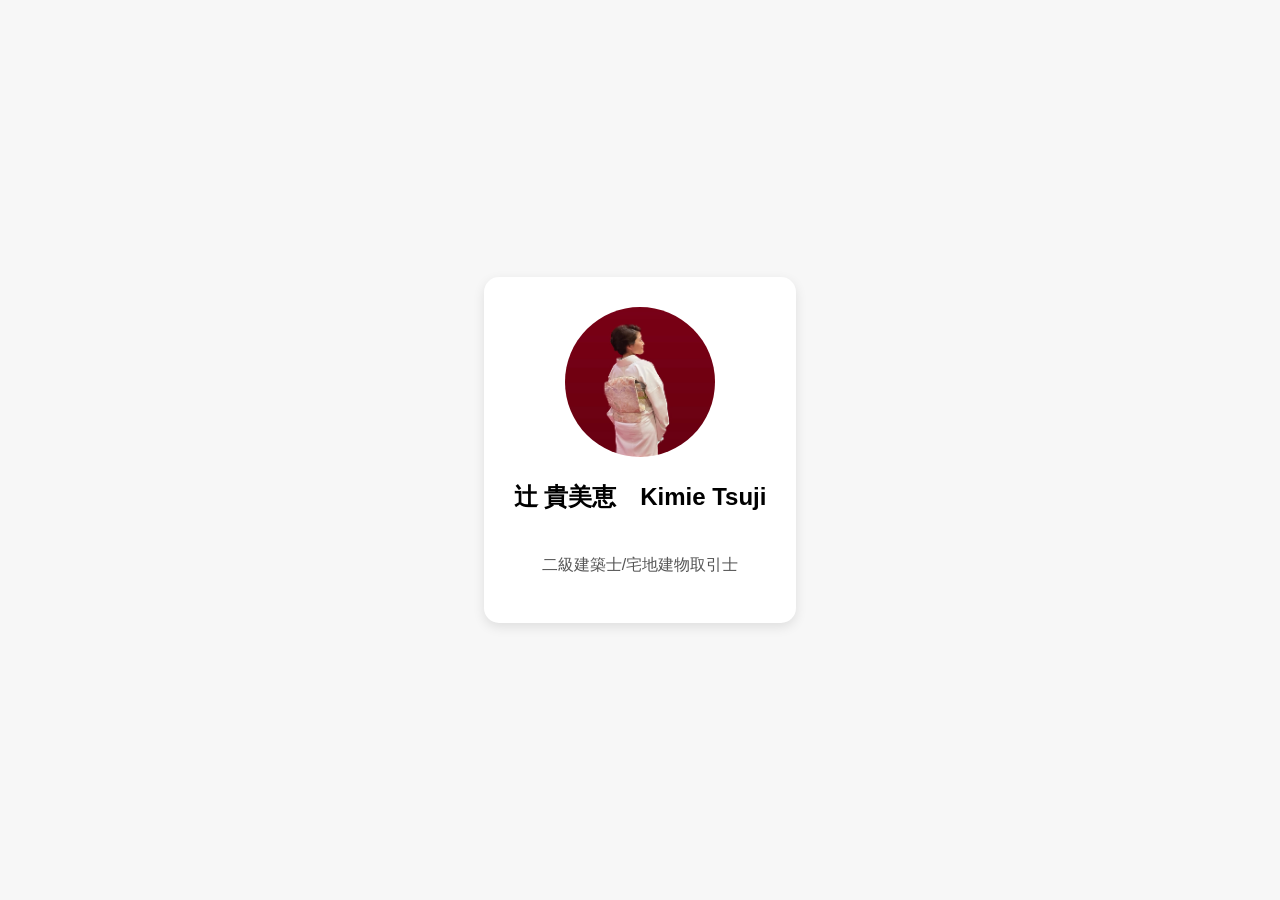
==== index.html @ 01c810f1 "Create index.html" ====
<!DOCTYPE html>
<html lang="ja">
<head>
  <meta charset="UTF-8">
  <meta name="viewport" content="width=device-width, initial-scale=1.0">
  <title>プロフィールページ</title>
  <style>
    body {
      font-family: sans-serif;
      display: flex;
      justify-content: center;
      align-items: center;
      min-height: 100vh;
      margin: 0;
      background-color: #f7f7f7;
    }
    .profile {
      text-align: center;
      background: #fff;
      padding: 30px;
      border-radius: 15px;
      box-shadow: 0 4px 12px rgba(0,0,0,0.1);
      max-width: 350px;
    }
    .profile img {
      width: 150px;
      height: 150px;
      object-fit: cover;
      border-radius: 50%;
      margin-bottom: 20px;
    }
    .profile h1 {
      margin: 0 0 10px 0;
      font-size: 1.5rem;
    }
    .profile p {
      font-size: 1rem;
      color: #555;
      line-height: 1.5;
      white-space: pre-line; /* 改行を反映 */
    }
  </style>
</head>
<body>
  <div class="profile">
    <img src="me.jpg" alt="プロフィール画像">
    <h1>辻 貴美恵　Kimie Tsuji</h1>
    <p>
      二級建築士/宅地建物取引士
    </p>
  </div>
</body>
</html>
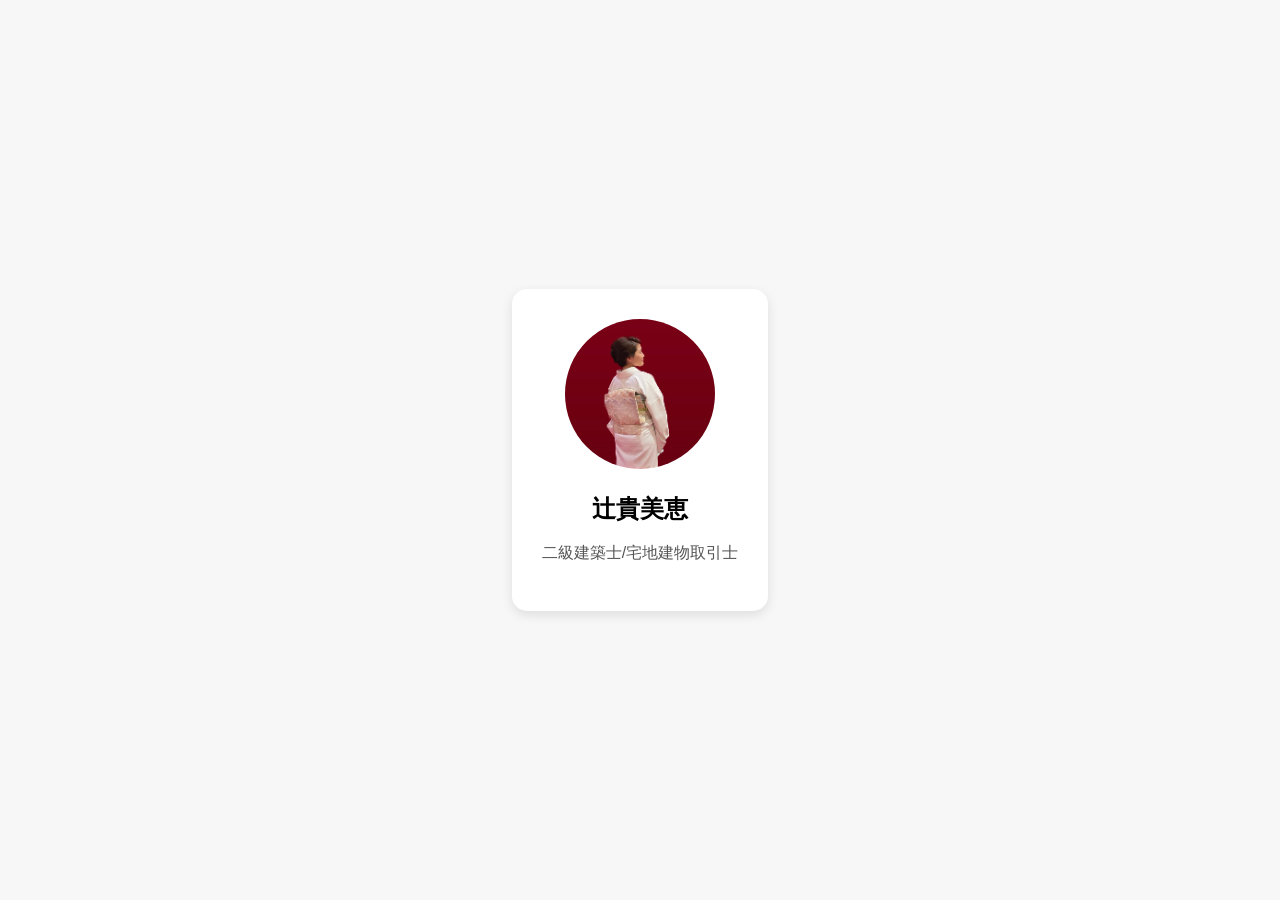
==== commit e272177e: "Update index.html" ====
--- a/index.html
+++ b/index.html
@@ -37,17 +37,15 @@
       font-size: 1rem;
       color: #555;
       line-height: 1.5;
-      white-space: pre-line; /* 改行を反映 */
     }
   </style>
 </head>
 <body>
   <div class="profile">
     <img src="me.jpg" alt="プロフィール画像">
-    <h1>辻 貴美恵　Kimie Tsuji</h1>
-    <p>
-      二級建築士/宅地建物取引士
-    </p>
+    <h1>辻貴美恵</h1>
+    <p>二級建築士/宅地建物取引士</p>
   </div>
 </body>
 </html>
+
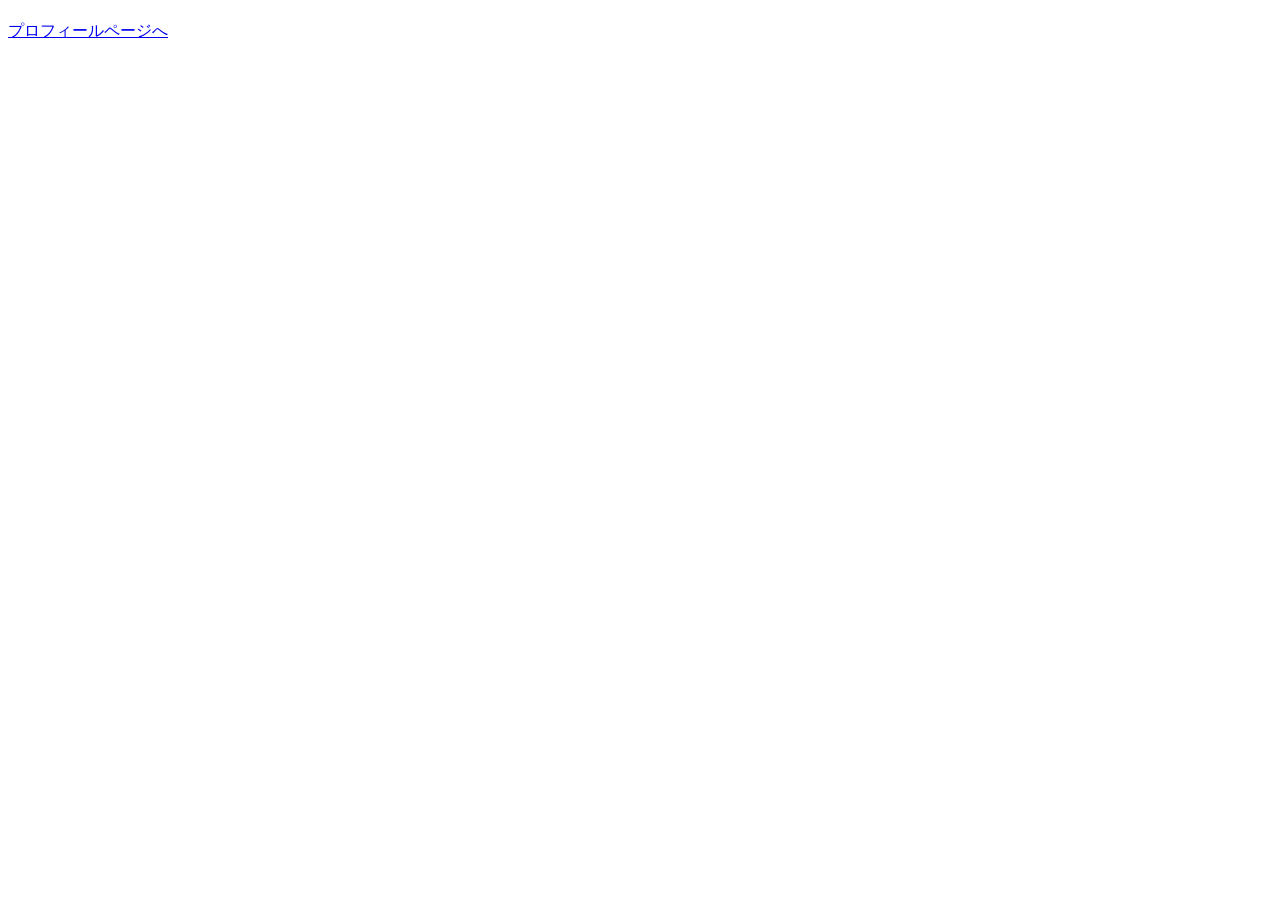
==== commit 44110dfb: "Update index.html" ====
--- a/index.html
+++ b/index.html
@@ -3,49 +3,14 @@
 <head>
   <meta charset="UTF-8">
   <meta name="viewport" content="width=device-width, initial-scale=1.0">
-  <title>プロフィールページ</title>
-  <style>
-    body {
-      font-family: sans-serif;
-      display: flex;
-      justify-content: center;
-      align-items: center;
-      min-height: 100vh;
-      margin: 0;
-      background-color: #f7f7f7;
-    }
-    .profile {
-      text-align: center;
-      background: #fff;
-      padding: 30px;
-      border-radius: 15px;
-      box-shadow: 0 4px 12px rgba(0,0,0,0.1);
-      max-width: 350px;
-    }
-    .profile img {
-      width: 150px;
-      height: 150px;
-      object-fit: cover;
-      border-radius: 50%;
-      margin-bottom: 20px;
-    }
-    .profile h1 {
-      margin: 0 0 10px 0;
-      font-size: 1.5rem;
-    }
-    .profile p {
-      font-size: 1rem;
-      color: #555;
-      line-height: 1.5;
-    }
-  </style>
+  <title>toppage</title>
 </head>
 <body>
-  <div class="profile">
-    <img src="me.jpg" alt="プロフィール画像">
-    <h1>辻貴美恵</h1>
-    <p>二級建築士/宅地建物取引士</p>
-  </div>
+  <h1></h1>
+  <p><a href="./myprofile/">プロフィールページへ</a></p>
 </body>
 </html>
 
+</body>
+</html>
+
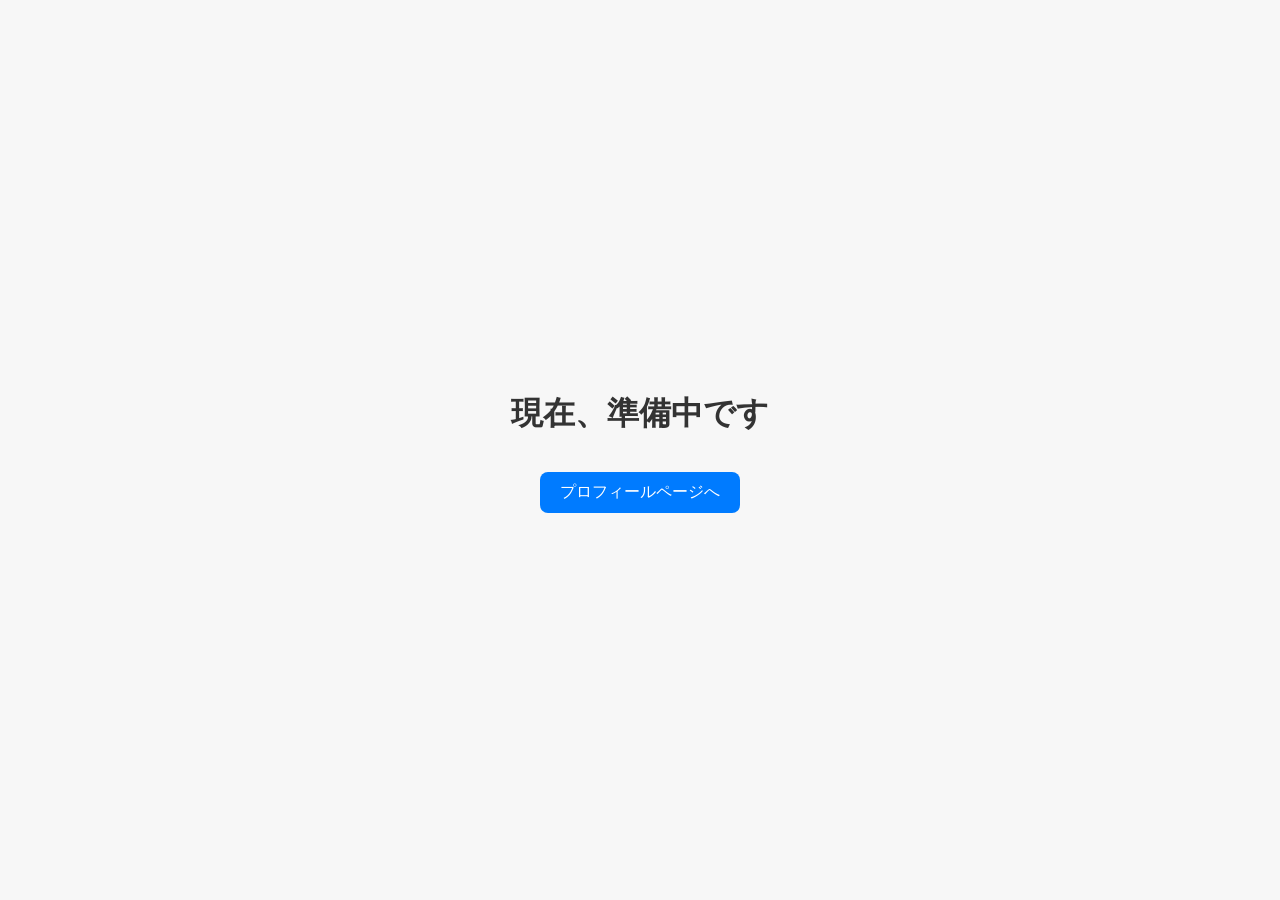
==== commit b476eb10: "Add styles and update heading in index.html" ====
--- a/index.html
+++ b/index.html
@@ -4,13 +4,44 @@
   <meta charset="UTF-8">
   <meta name="viewport" content="width=device-width, initial-scale=1.0">
   <title>toppage</title>
+  <style>
+    body {
+      margin: 0;
+      padding: 0;
+      font-family: 'Segoe UI', 'Helvetica Neue', sans-serif;
+      display: flex;
+      flex-direction: column;
+      justify-content: center;
+      align-items: center;
+      height: 100vh;
+      background-color: #f7f7f7;
+      color: #333;
+      text-align: center;
+    }
+
+    h1 {
+      font-size: 2rem;
+      margin-bottom: 20px;
+    }
+
+    a {
+      display: inline-block;
+      text-decoration: none;
+      background-color: #007bff;
+      color: white;
+      padding: 10px 20px;
+      border-radius: 8px;
+      transition: background-color 0.3s;
+      font-size: 1rem;
+    }
+
+    a:hover {
+      background-color: #0056b3;
+    }
+  </style>
 </head>
 <body>
-  <h1></h1>
+  <h1>現在、準備中です</h1>
   <p><a href="./myprofile/">プロフィールページへ</a></p>
 </body>
 </html>
-
-</body>
-</html>
-
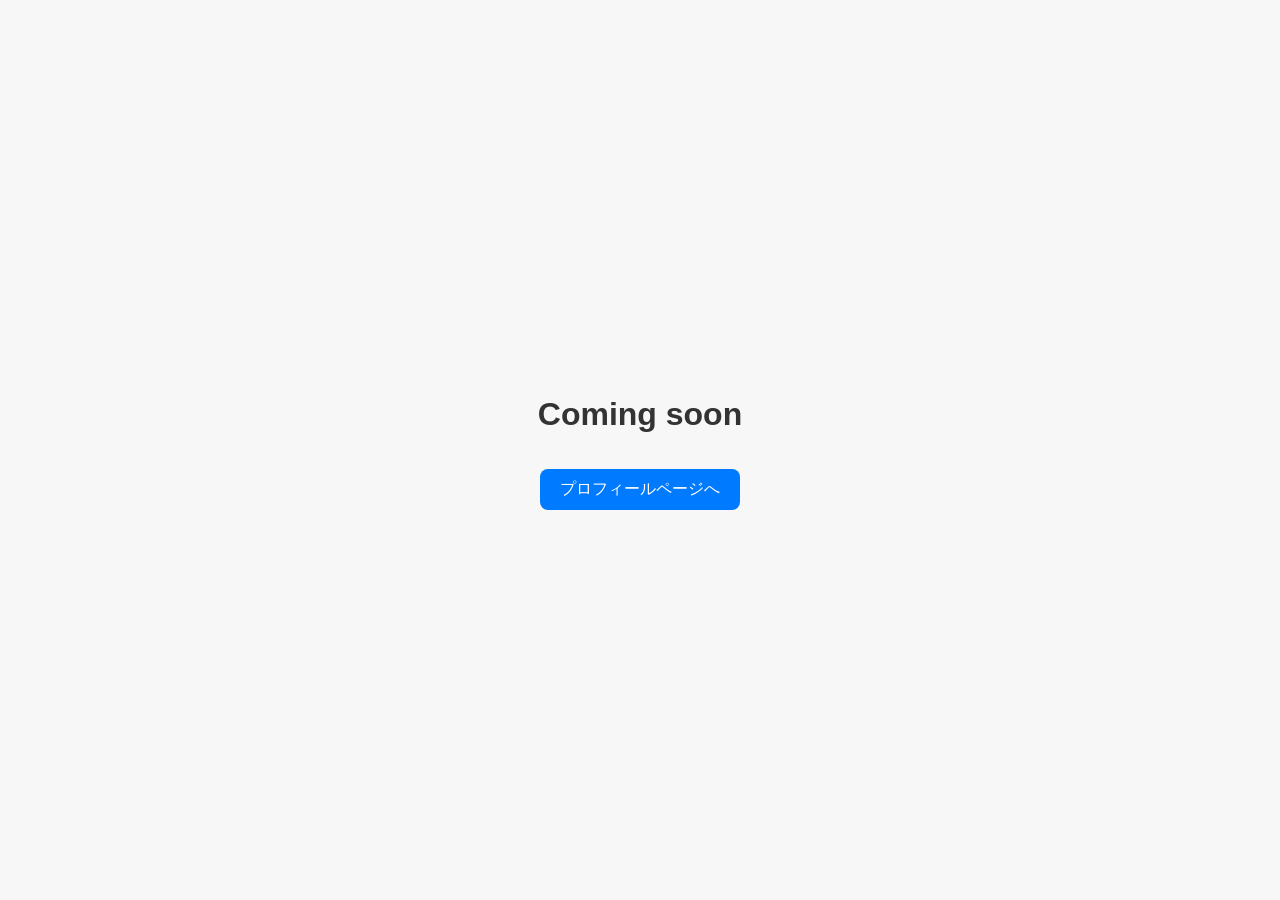
==== commit a2f65dc2: "Update index.html" ====
--- a/index.html
+++ b/index.html
@@ -41,7 +41,7 @@
   </style>
 </head>
 <body>
-  <h1>現在、準備中です</h1>
+  <h1>Coming soon</h1>
   <p><a href="./myprofile/">プロフィールページへ</a></p>
 </body>
 </html>
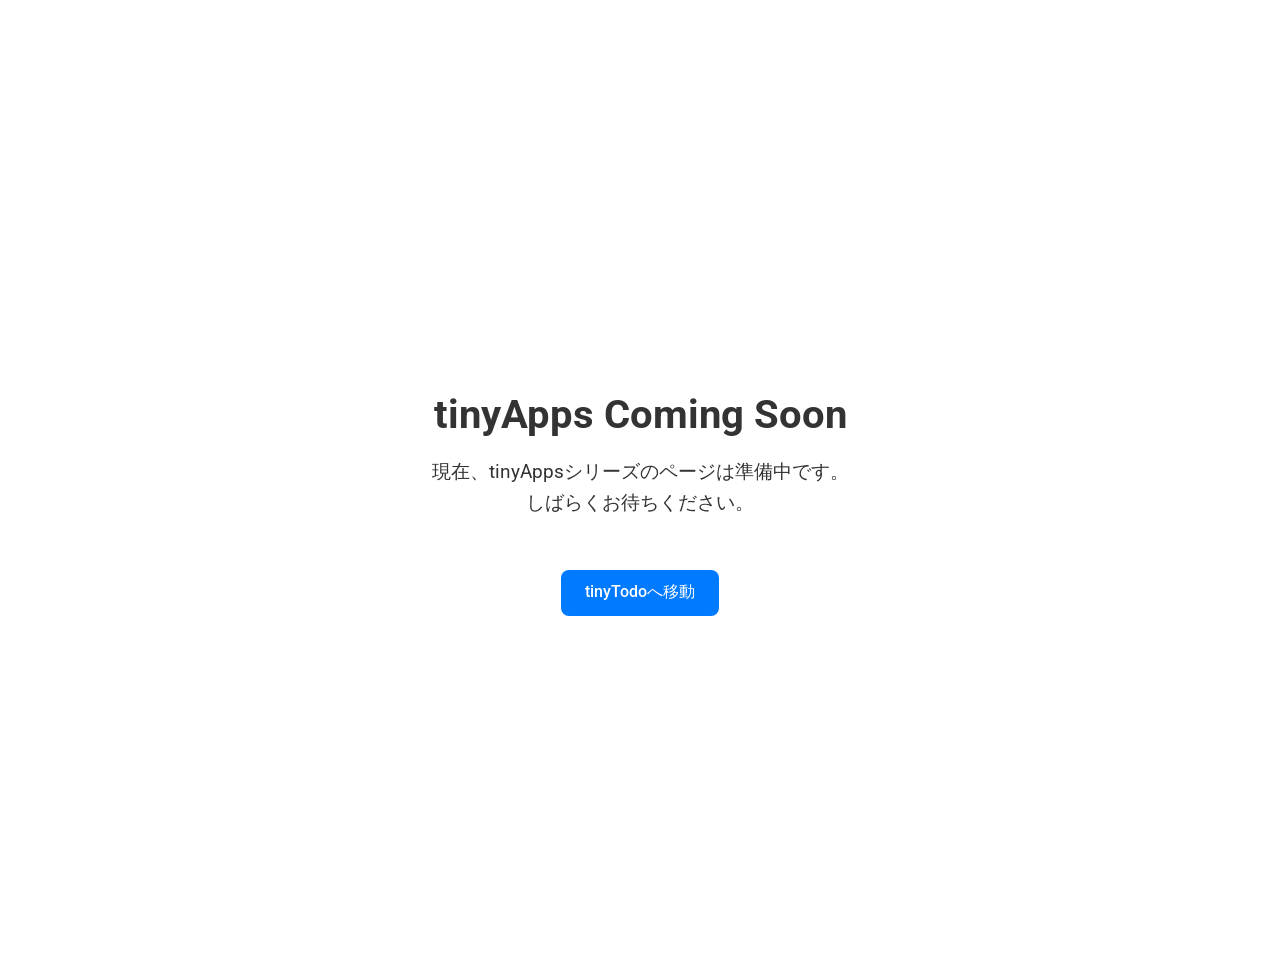
==== commit 0e325a4f: "Add files via upload" ====
--- a/index.html
+++ b/index.html
@@ -3,45 +3,44 @@
 <head>
   <meta charset="UTF-8">
   <meta name="viewport" content="width=device-width, initial-scale=1.0">
-  <title>toppage</title>
+  <title>tinyApps - Coming Soon</title>
+  <link href="https://fonts.googleapis.com/css2?family=Roboto:wght@400;500;700&display=swap" rel="stylesheet">
+  <link rel="stylesheet" href="assets/style.css">
   <style>
     body {
-      margin: 0;
-      padding: 0;
-      font-family: 'Segoe UI', 'Helvetica Neue', sans-serif;
       display: flex;
-      flex-direction: column;
       justify-content: center;
       align-items: center;
-      height: 100vh;
-      background-color: #f7f7f7;
-      color: #333;
+      min-height: 100vh;
       text-align: center;
+      background-color: #ffffff;
+      color: #333333;
+      padding: 2rem;
+      font-family: 'Roboto', sans-serif;
     }
-
-    h1 {
-      font-size: 2rem;
-      margin-bottom: 20px;
+    .content {
+      max-width: 600px;
     }
-
-    a {
+    h1 { font-size: 2.5rem; margin-bottom: 1rem; }
+    p { font-size: 1.2rem; line-height: 1.6; }
+    a.button {
       display: inline-block;
+      margin-top: 2rem;
+      padding: 0.8rem 1.5rem;
+      background-color: #007aff;
+      color: #fff;
+      border-radius: 8px;
       text-decoration: none;
-      background-color: #007bff;
-      color: white;
-      padding: 10px 20px;
-      border-radius: 8px;
-      transition: background-color 0.3s;
-      font-size: 1rem;
+      font-weight: 500;
     }
-
-    a:hover {
-      background-color: #0056b3;
-    }
+    a.button:hover { background-color: #0051a8; }
   </style>
 </head>
 <body>
-  <h1>Coming soon</h1>
-  <p><a href="./myprofile/">プロフィールページへ</a></p>
+  <div class="content">
+    <h1>tinyApps Coming Soon</h1>
+    <p>現在、tinyAppsシリーズのページは準備中です。<br>しばらくお待ちください。</p>
+    <a href="tinyTodo/" class="button">tinyTodoへ移動</a>
+  </div>
 </body>
 </html>
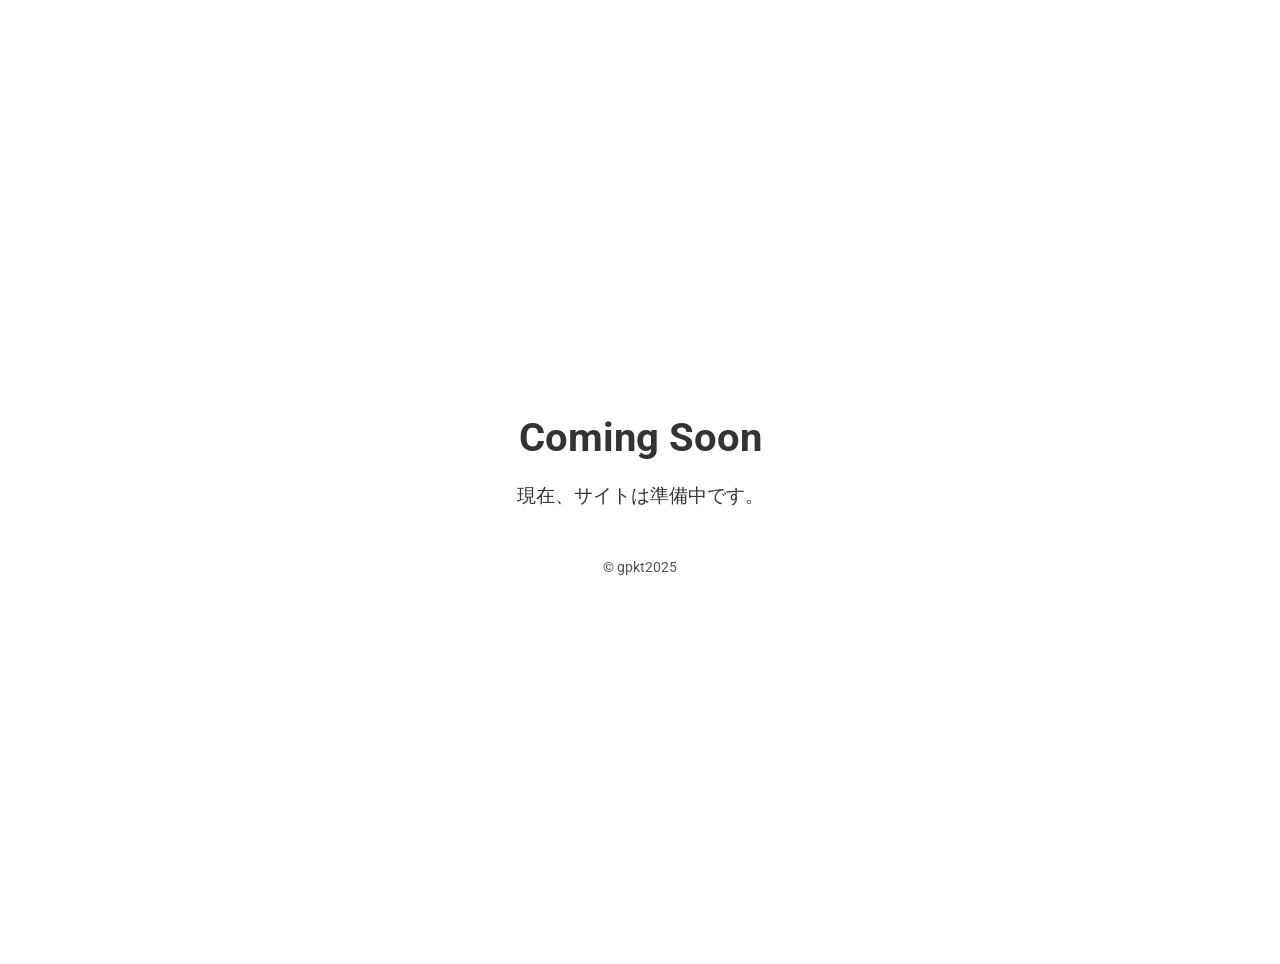
==== commit 80dbd246: "Update index.html" ====
--- a/index.html
+++ b/index.html
@@ -3,44 +3,49 @@
 <head>
   <meta charset="UTF-8">
   <meta name="viewport" content="width=device-width, initial-scale=1.0">
-  <title>tinyApps - Coming Soon</title>
+  <title>gpkt2025.com - Coming Soon</title>
   <link href="https://fonts.googleapis.com/css2?family=Roboto:wght@400;500;700&display=swap" rel="stylesheet">
-  <link rel="stylesheet" href="assets/style.css">
   <style>
     body {
+      margin: 0;
+      font-family: 'Roboto', sans-serif;
+      background-color: #ffffff;
+      color: #333333;
       display: flex;
       justify-content: center;
       align-items: center;
       min-height: 100vh;
       text-align: center;
-      background-color: #ffffff;
-      color: #333333;
       padding: 2rem;
-      font-family: 'Roboto', sans-serif;
     }
     .content {
       max-width: 600px;
     }
-    h1 { font-size: 2.5rem; margin-bottom: 1rem; }
-    p { font-size: 1.2rem; line-height: 1.6; }
-    a.button {
-      display: inline-block;
-      margin-top: 2rem;
-      padding: 0.8rem 1.5rem;
-      background-color: #007aff;
-      color: #fff;
-      border-radius: 8px;
-      text-decoration: none;
-      font-weight: 500;
+    h1 {
+      font-size: 2.5rem;
+      margin-bottom: 1rem;
     }
-    a.button:hover { background-color: #0051a8; }
+    p {
+      font-size: 1.2rem;
+      line-height: 1.6;
+      margin-bottom: 2rem;
+    }
+    footer {
+      margin-top: 3rem;
+      font-size: 0.9rem;
+      color: #555555;
+    }
+    @media (max-width: 768px) {
+      h1 { font-size: 2rem; }
+      p { font-size: 1rem; }
+    }
   </style>
 </head>
 <body>
   <div class="content">
-    <h1>tinyApps Coming Soon</h1>
-    <p>現在、tinyAppsシリーズのページは準備中です。<br>しばらくお待ちください。</p>
-    <a href="tinyTodo/" class="button">tinyTodoへ移動</a>
+    <h1>Coming Soon</h1>
+    <p>現在、サイトは準備中です。</p>
+    <footer>©︎ gpkt2025</footer>
   </div>
 </body>
 </html>
